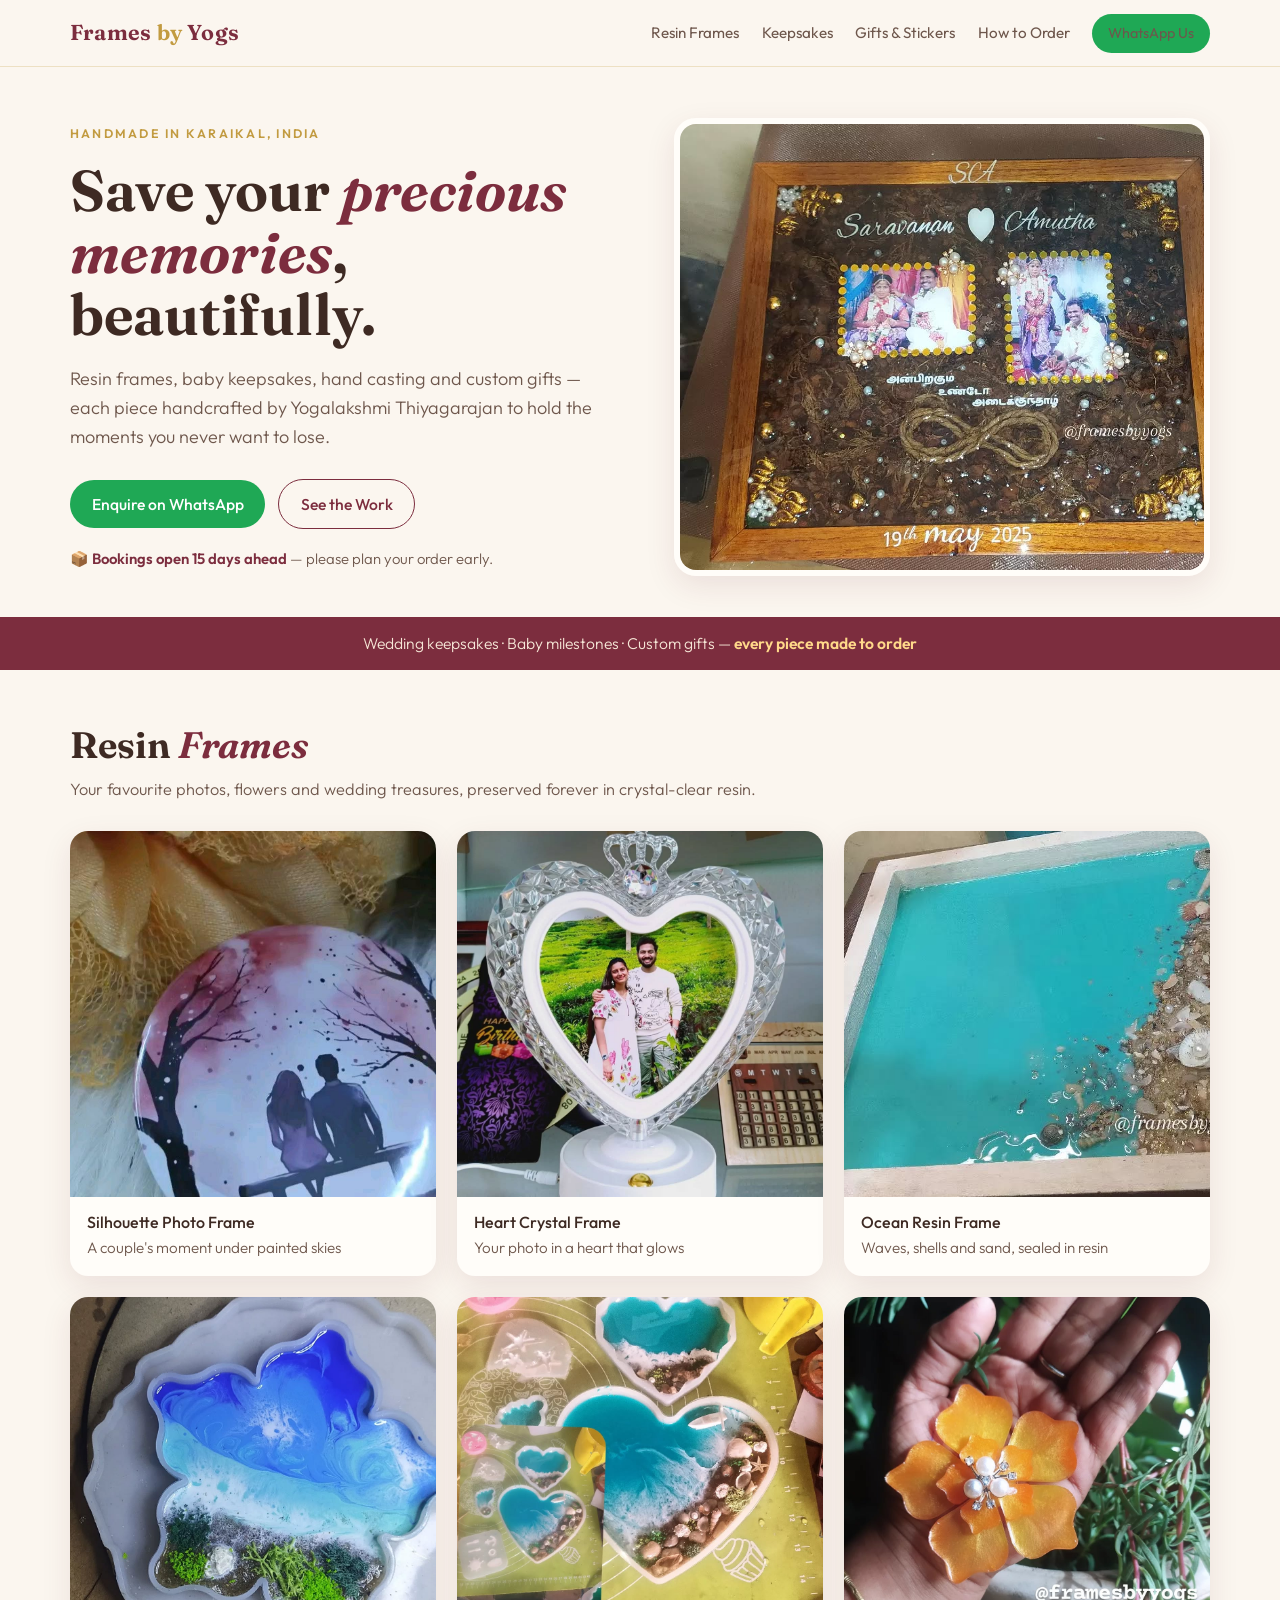
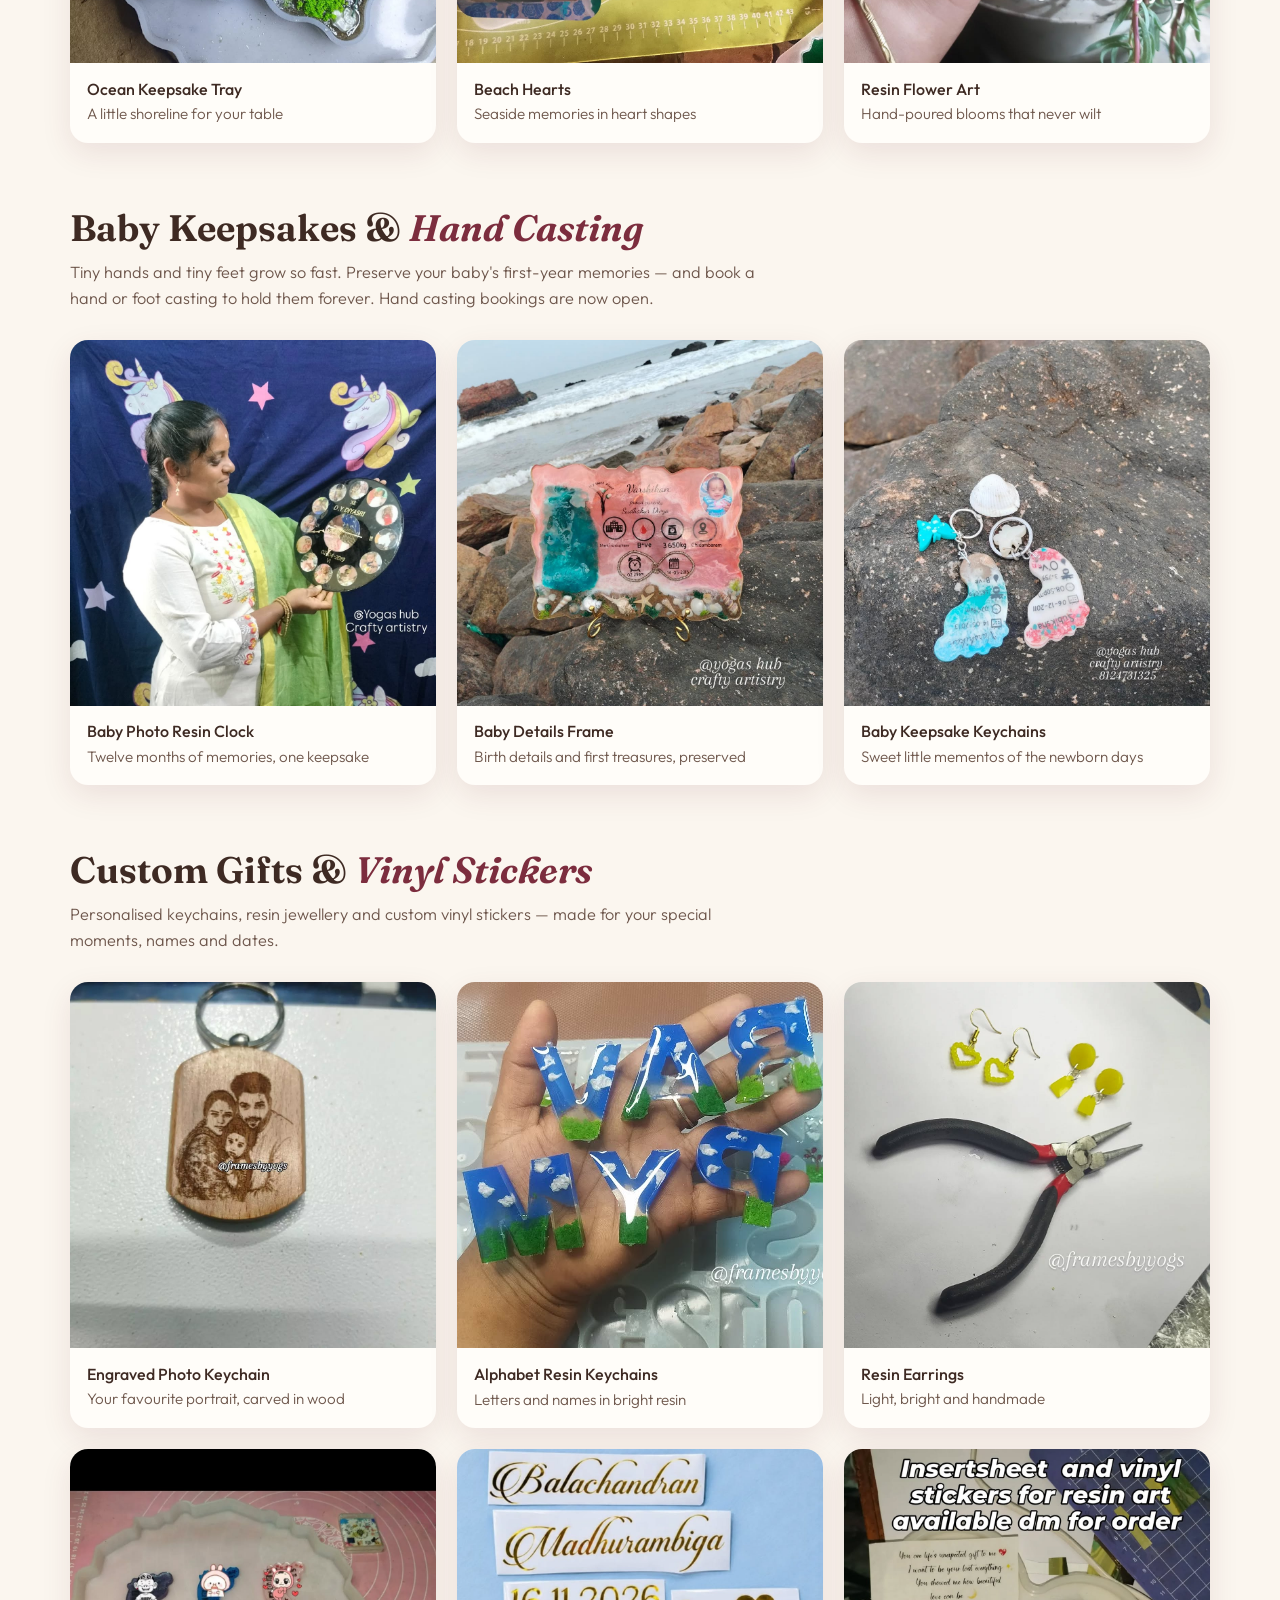
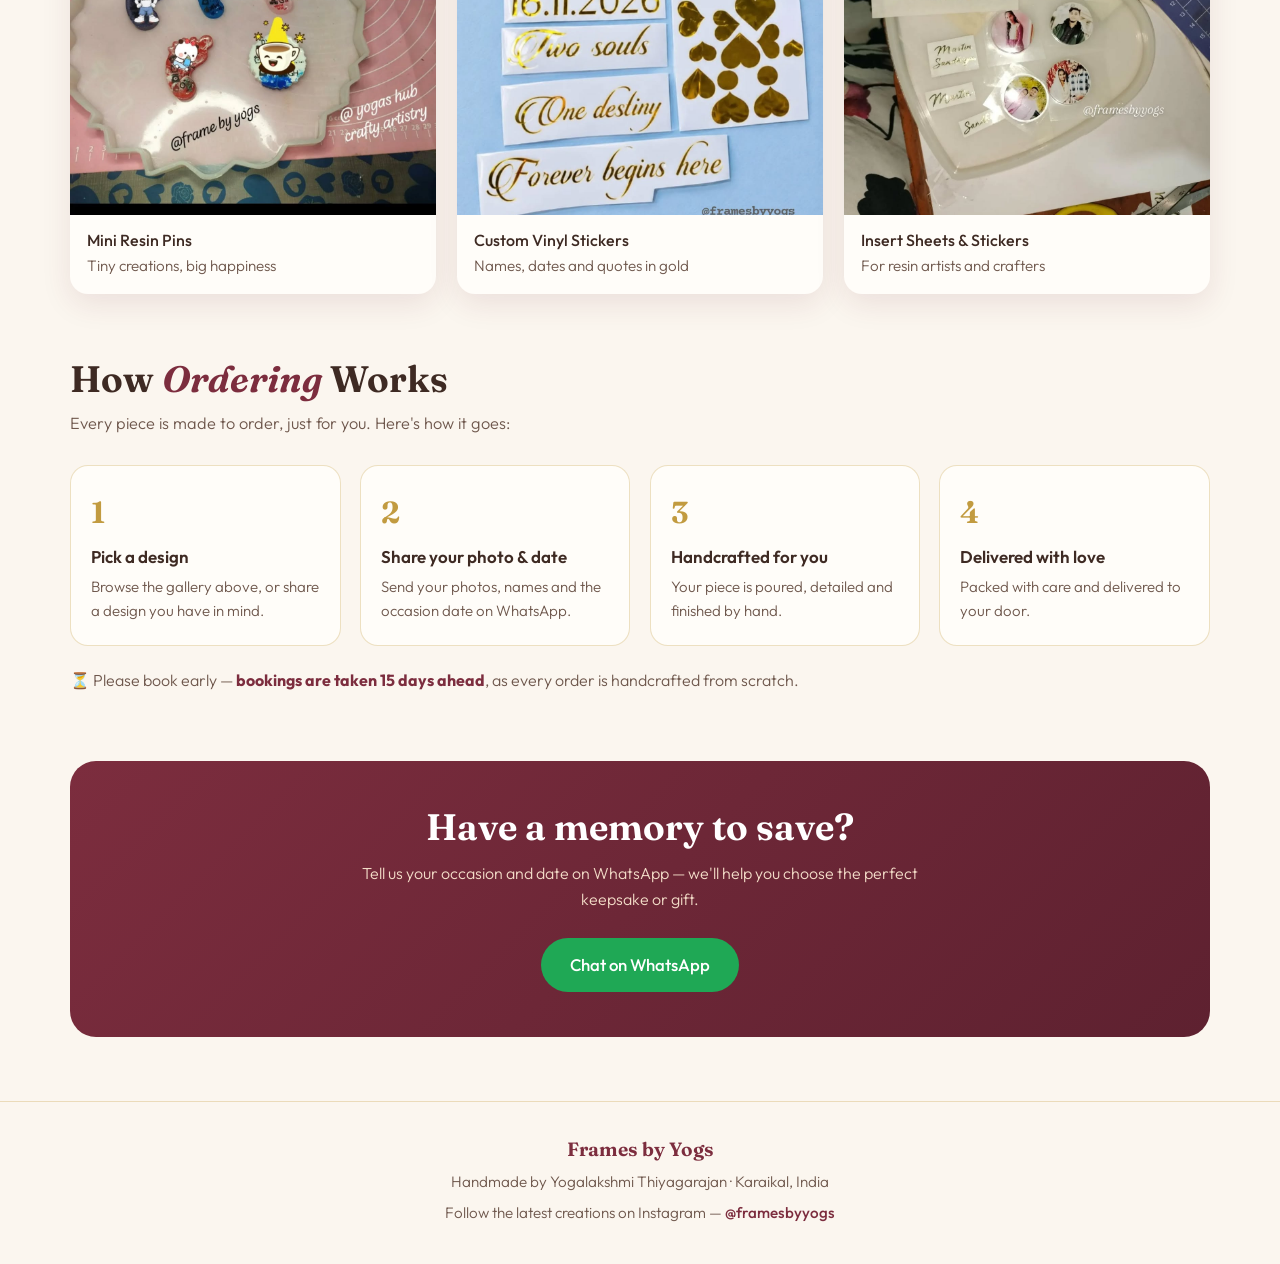
==== index.html @ f21af6bc "Frames by Yogs — homepage sample" ====
<!DOCTYPE html>
<html lang="en">
<head>
<meta charset="UTF-8">
<meta name="viewport" content="width=device-width, initial-scale=1.0">
<title>Frames by Yogs — Resin Frames, Baby Keepsakes & Custom Gifts | Karaikal</title>
<meta name="description" content="Handmade resin frames, baby keepsakes, hand casting and custom gifts by Yogalakshmi Thiyagarajan, Karaikal. Save your precious memories.">
<link rel="preconnect" href="https://fonts.googleapis.com">
<link rel="preconnect" href="https://fonts.gstatic.com" crossorigin>
<link href="https://fonts.googleapis.com/css2?family=Fraunces:ital,opsz,wght@0,9..144,500;0,9..144,650;1,9..144,500&family=Outfit:wght@300;400;500;600&display=swap" rel="stylesheet">
<style>
  :root{
    --cream:#FBF6EF; --paper:#FFFDF9; --ink:#3E2A23; --ink-soft:#6E574C;
    --maroon:#7C2D3E; --maroon-deep:#5E2130; --gold:#C29B40; --blush:#F3E3D3;
    --card-shadow:0 10px 30px rgba(94,33,48,.10);
  }
  *{margin:0;padding:0;box-sizing:border-box}
  html{scroll-behavior:smooth}
  body{font-family:'Outfit',system-ui,sans-serif;background:var(--cream);color:var(--ink);line-height:1.6;font-weight:300}
  img{display:block;max-width:100%}
  a{color:inherit}
  .wrap{width:min(1140px,92vw);margin:0 auto}

  header{position:sticky;top:0;z-index:20;background:rgba(251,246,239,.92);backdrop-filter:blur(8px);border-bottom:1px solid rgba(194,155,64,.25)}
  .nav{display:flex;align-items:center;justify-content:space-between;padding:.85rem 0;gap:1rem}
  .brand{font-family:'Fraunces',serif;font-weight:650;font-size:1.35rem;color:var(--maroon);text-decoration:none;letter-spacing:.01em}
  .brand span{color:var(--gold)}
  .nav-links{display:flex;gap:1.4rem;align-items:center}
  .nav-links a{text-decoration:none;font-size:.95rem;font-weight:400;color:var(--ink-soft)}
  .nav-links a:hover{color:var(--maroon)}
  .btn{display:inline-flex;align-items:center;gap:.5rem;background:var(--maroon);color:#fff;text-decoration:none;font-weight:500;padding:.7rem 1.35rem;border-radius:999px;font-size:.98rem;transition:background .2s,transform .2s;border:none;cursor:pointer}
  .btn:hover{background:var(--maroon-deep);transform:translateY(-1px)}
  .btn.wa{background:#1FA855}
  .btn.wa:hover{background:#178A44}
  .btn.small{padding:.5rem 1rem;font-size:.9rem}
  @media(max-width:640px){.nav-links a:not(.btn){display:none}}

  .hero{padding:3.2rem 0 2.6rem}
  .hero-grid{display:grid;grid-template-columns:1.05fr 1fr;gap:2.6rem;align-items:center}
  @media(max-width:820px){.hero-grid{grid-template-columns:1fr}}
  .eyebrow{text-transform:uppercase;letter-spacing:.18em;font-size:.78rem;font-weight:600;color:var(--gold);margin-bottom:1rem}
  h1{font-family:'Fraunces',serif;font-weight:650;font-size:clamp(2.2rem,5.2vw,3.6rem);line-height:1.08;color:var(--ink)}
  h1 em{font-style:italic;color:var(--maroon)}
  .hero p.lede{margin:1.2rem 0 1.7rem;font-size:1.13rem;color:var(--ink-soft);max-width:34rem}
  .hero-cta{display:flex;gap:.8rem;flex-wrap:wrap;align-items:center}
  .hero-note{margin-top:1.1rem;font-size:.93rem;color:var(--ink-soft)}
  .hero-note strong{color:var(--maroon);font-weight:600}
  .hero-img{border-radius:22px;overflow:hidden;box-shadow:var(--card-shadow);border:6px solid var(--paper)}
  .hero-img img{width:100%;height:100%;object-fit:cover;aspect-ratio:4/3.4}

  .strip{background:var(--maroon);color:#F7E8D8;text-align:center;padding:.85rem 1rem;font-size:.98rem}
  .strip strong{color:#FFD98A;font-weight:600}

  section{padding:3.4rem 0 .6rem}
  .sec-head{max-width:44rem;margin-bottom:1.8rem}
  h2{font-family:'Fraunces',serif;font-weight:650;font-size:clamp(1.7rem,3.4vw,2.3rem);color:var(--ink);line-height:1.15}
  h2 em{font-style:italic;color:var(--maroon)}
  .sec-head p{margin-top:.6rem;color:var(--ink-soft);font-size:1.02rem}

  .grid{display:grid;grid-template-columns:repeat(3,1fr);gap:1.3rem}
  @media(max-width:900px){.grid{grid-template-columns:repeat(2,1fr)}}
  @media(max-width:560px){.grid{grid-template-columns:1fr}}
  figure.card{background:var(--paper);border-radius:18px;overflow:hidden;box-shadow:var(--card-shadow)}
  figure.card img{width:100%;aspect-ratio:1/1;object-fit:cover;transition:transform .5s ease}
  figure.card:hover img{transform:scale(1.04)}
  figcaption{padding:.85rem 1.05rem 1rem;font-size:.95rem;color:var(--ink-soft)}
  figcaption strong{display:block;color:var(--ink);font-weight:500;font-size:1rem}

  .steps{display:grid;grid-template-columns:repeat(4,1fr);gap:1.2rem}
  @media(max-width:900px){.steps{grid-template-columns:repeat(2,1fr)}}
  @media(max-width:520px){.steps{grid-template-columns:1fr}}
  .step{background:var(--paper);border:1px solid rgba(194,155,64,.3);border-radius:18px;padding:1.4rem 1.25rem}
  .step .num{font-family:'Fraunces',serif;font-size:1.9rem;color:var(--gold);font-weight:650}
  .step h3{font-size:1.06rem;font-weight:600;margin:.35rem 0 .3rem}
  .step p{font-size:.94rem;color:var(--ink-soft)}

  .enquiry{margin:3.6rem 0 4rem;background:linear-gradient(135deg,var(--maroon) 0%,var(--maroon-deep) 100%);border-radius:26px;padding:2.8rem 2.2rem;text-align:center;color:#FBEFE3}
  .enquiry h2{color:#fff}
  .enquiry p{max-width:36rem;margin:.8rem auto 1.6rem;color:#F3DCC8}
  .enquiry .btn{background:#1FA855;font-size:1.05rem;padding:.85rem 1.8rem}
  .enquiry .btn:hover{background:#178A44}

  footer{border-top:1px solid rgba(194,155,64,.3);padding:2rem 0 2.4rem;text-align:center;color:var(--ink-soft);font-size:.95rem}
  footer .fbrand{font-family:'Fraunces',serif;font-size:1.2rem;color:var(--maroon);font-weight:650;margin-bottom:.35rem}
  footer a{color:var(--maroon);text-decoration:none;font-weight:500}
</style>
</head>
<body>

<header>
  <div class="wrap nav">
    <a class="brand" href="#">Frames <span>by</span> Yogs</a>
    <nav class="nav-links">
      <a href="#frames">Resin Frames</a>
      <a href="#keepsakes">Keepsakes</a>
      <a href="#gifts">Gifts &amp; Stickers</a>
      <a href="#order">How to Order</a>
      <a class="btn wa small" href="https://wa.me/919488617750?text=Hi%20Frames%20by%20Yogs!%20I%27d%20like%20to%20enquire%20about%20a%20custom%20order." target="_blank" rel="noopener">WhatsApp Us</a>
    </nav>
  </div>
</header>

<div class="hero">
  <div class="wrap hero-grid">
    <div>
      <p class="eyebrow">Handmade in Karaikal, India</p>
      <h1>Save your <em>precious memories</em>, beautifully.</h1>
      <p class="lede">Resin frames, baby keepsakes, hand casting and custom gifts — each piece handcrafted by Yogalakshmi Thiyagarajan to hold the moments you never want to lose.</p>
      <div class="hero-cta">
        <a class="btn wa" href="https://wa.me/919488617750?text=Hi%20Frames%20by%20Yogs!%20I%27d%20like%20to%20enquire%20about%20a%20custom%20order." target="_blank" rel="noopener">Enquire on WhatsApp</a>
        <a class="btn" href="#frames" style="background:transparent;color:var(--maroon);border:1.5px solid var(--maroon)">See the Work</a>
      </div>
      <p class="hero-note">📦 <strong>Bookings open 15 days ahead</strong> — please plan your order early.</p>
    </div>
    <div class="hero-img">
      <img src="assets/hero-wedding-frame.jpg" alt="Framed wedding keepsake with the couple's photos, handcrafted by Frames by Yogs">
    </div>
  </div>
</div>

<div class="strip">Wedding keepsakes · Baby milestones · Custom gifts — <strong>every piece made to order</strong></div>

<section id="frames">
  <div class="wrap">
    <div class="sec-head">
      <h2>Resin <em>Frames</em></h2>
      <p>Your favourite photos, flowers and wedding treasures, preserved forever in crystal-clear resin.</p>
    </div>
    <div class="grid">
      <figure class="card"><img src="assets/frame-couple-silhouette.jpg" alt="Round resin photo frame with a couple silhouette under a tree"><figcaption><strong>Silhouette Photo Frame</strong>A couple's moment under painted skies</figcaption></figure>
      <figure class="card"><img src="assets/frame-heart-crystal.jpg" alt="Heart-shaped crystal photo frame with a couple's photograph"><figcaption><strong>Heart Crystal Frame</strong>Your photo in a heart that glows</figcaption></figure>
      <figure class="card"><img src="assets/frame-ocean-teal.jpg" alt="Teal ocean-themed resin frame with shells and sand"><figcaption><strong>Ocean Resin Frame</strong>Waves, shells and sand, sealed in resin</figcaption></figure>
      <figure class="card"><img src="assets/frame-ocean-tray.jpg" alt="Blue ocean resin tray with a shoreline scene"><figcaption><strong>Ocean Keepsake Tray</strong>A little shoreline for your table</figcaption></figure>
      <figure class="card"><img src="assets/frame-ocean-hearts.jpg" alt="Beach-themed resin hearts with shells"><figcaption><strong>Beach Hearts</strong>Seaside memories in heart shapes</figcaption></figure>
      <figure class="card"><img src="assets/frame-resin-flower.jpg" alt="Hand holding a handmade orange resin flower"><figcaption><strong>Resin Flower Art</strong>Hand-poured blooms that never wilt</figcaption></figure>
    </div>
  </div>
</section>

<section id="keepsakes">
  <div class="wrap">
    <div class="sec-head">
      <h2>Baby Keepsakes &amp; <em>Hand Casting</em></h2>
      <p>Tiny hands and tiny feet grow so fast. Preserve your baby's first-year memories — and book a hand or foot casting to hold them forever. Hand casting bookings are now open.</p>
    </div>
    <div class="grid">
      <figure class="card"><img src="assets/keepsake-baby-clock.jpg" alt="Yogalakshmi holding a baby twelve-month photo resin clock"><figcaption><strong>Baby Photo Resin Clock</strong>Twelve months of memories, one keepsake</figcaption></figure>
      <figure class="card"><img src="assets/keepsake-baby-frame.jpg" alt="Pink baby keepsake frame with birth details"><figcaption><strong>Baby Details Frame</strong>Birth details and first treasures, preserved</figcaption></figure>
      <figure class="card"><img src="assets/keepsake-baby-keychains.jpg" alt="Baby-themed custom keychains in blue and pink"><figcaption><strong>Baby Keepsake Keychains</strong>Sweet little mementos of the newborn days</figcaption></figure>
    </div>
  </div>
</section>

<section id="gifts">
  <div class="wrap">
    <div class="sec-head">
      <h2>Custom Gifts &amp; <em>Vinyl Stickers</em></h2>
      <p>Personalised keychains, resin jewellery and custom vinyl stickers — made for your special moments, names and dates.</p>
    </div>
    <div class="grid">
      <figure class="card"><img src="assets/gift-engraved-keychain.jpg" alt="Wooden keychain engraved with a family portrait"><figcaption><strong>Engraved Photo Keychain</strong>Your favourite portrait, carved in wood</figcaption></figure>
      <figure class="card"><img src="assets/gift-alphabet-keychains.jpg" alt="Colourful resin alphabet letter keychains"><figcaption><strong>Alphabet Resin Keychains</strong>Letters and names in bright resin</figcaption></figure>
      <figure class="card"><img src="assets/gift-resin-earrings.jpg" alt="Yellow resin earrings with jewellery tools"><figcaption><strong>Resin Earrings</strong>Light, bright and handmade</figcaption></figure>
      <figure class="card"><img src="assets/gift-mini-pins.jpg" alt="Small cute resin character pins on a plate"><figcaption><strong>Mini Resin Pins</strong>Tiny creations, big happiness</figcaption></figure>
      <figure class="card"><img src="assets/sticker-gold-names.jpg" alt="Gold vinyl stickers with names, a wedding date and love quotes"><figcaption><strong>Custom Vinyl Stickers</strong>Names, dates and quotes in gold</figcaption></figure>
      <figure class="card"><img src="assets/sticker-insert-sheets.jpg" alt="Heart-shaped tray with photo inserts and vinyl sticker sheets"><figcaption><strong>Insert Sheets &amp; Stickers</strong>For resin artists and crafters</figcaption></figure>
    </div>
  </div>
</section>

<section id="order">
  <div class="wrap">
    <div class="sec-head">
      <h2>How <em>Ordering</em> Works</h2>
      <p>Every piece is made to order, just for you. Here's how it goes:</p>
    </div>
    <div class="steps">
      <div class="step"><div class="num">1</div><h3>Pick a design</h3><p>Browse the gallery above, or share a design you have in mind.</p></div>
      <div class="step"><div class="num">2</div><h3>Share your photo &amp; date</h3><p>Send your photos, names and the occasion date on WhatsApp.</p></div>
      <div class="step"><div class="num">3</div><h3>Handcrafted for you</h3><p>Your piece is poured, detailed and finished by hand.</p></div>
      <div class="step"><div class="num">4</div><h3>Delivered with love</h3><p>Packed with care and delivered to your door.</p></div>
    </div>
    <p style="margin-top:1.4rem;color:var(--ink-soft)">⏳ Please book early — <strong style="color:var(--maroon)">bookings are taken 15 days ahead</strong>, as every order is handcrafted from scratch.</p>
  </div>
</section>

<div class="wrap">
  <div class="enquiry">
    <h2>Have a memory to save?</h2>
    <p>Tell us your occasion and date on WhatsApp — we'll help you choose the perfect keepsake or gift.</p>
    <a class="btn wa" href="https://wa.me/919488617750?text=Hi%20Frames%20by%20Yogs!%20I%27d%20like%20to%20enquire%20about%20a%20custom%20order." target="_blank" rel="noopener">Chat on WhatsApp</a>
  </div>
</div>

<footer>
  <div class="wrap">
    <div class="fbrand">Frames by Yogs</div>
    <p>Handmade by Yogalakshmi Thiyagarajan · Karaikal, India</p>
    <p style="margin-top:.4rem">Follow the latest creations on Instagram — <a href="https://www.instagram.com/framesbyyogs" target="_blank" rel="noopener">@framesbyyogs</a></p>
  </div>
</footer>

</body>
</html>
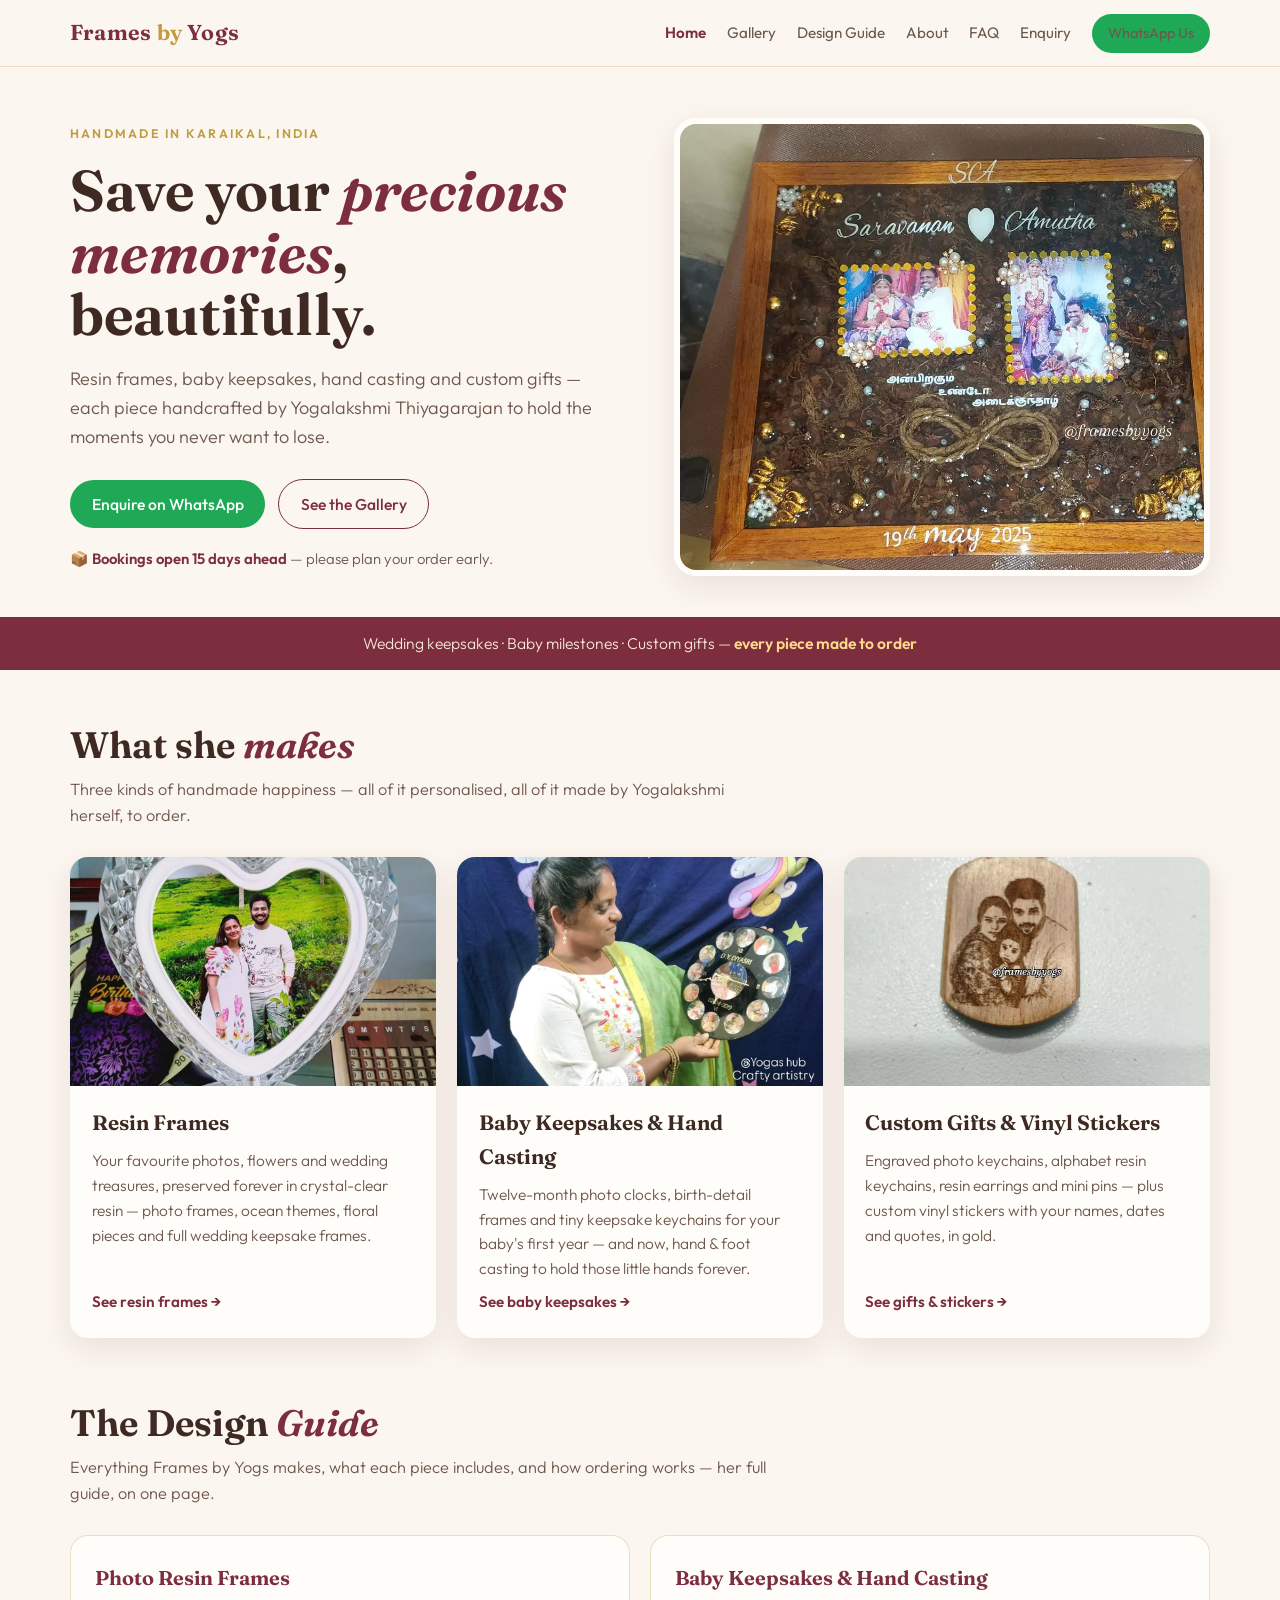
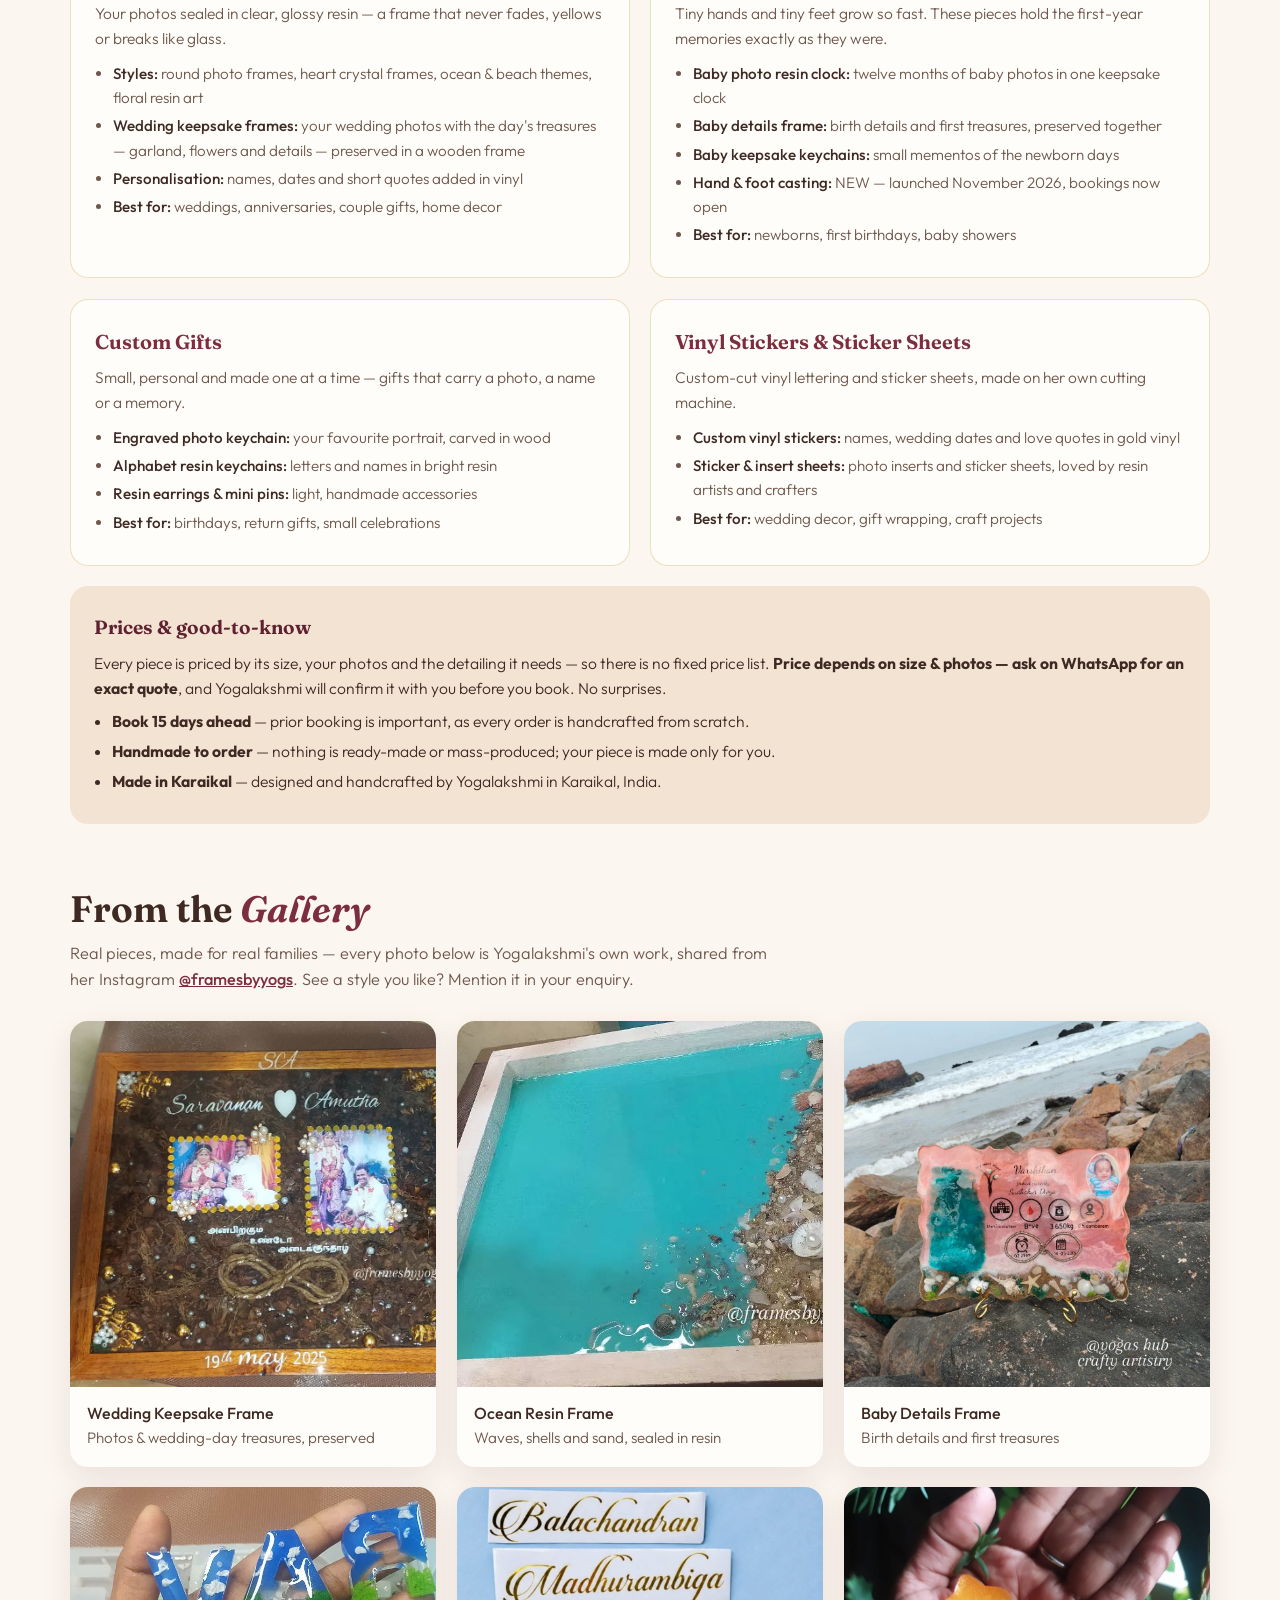
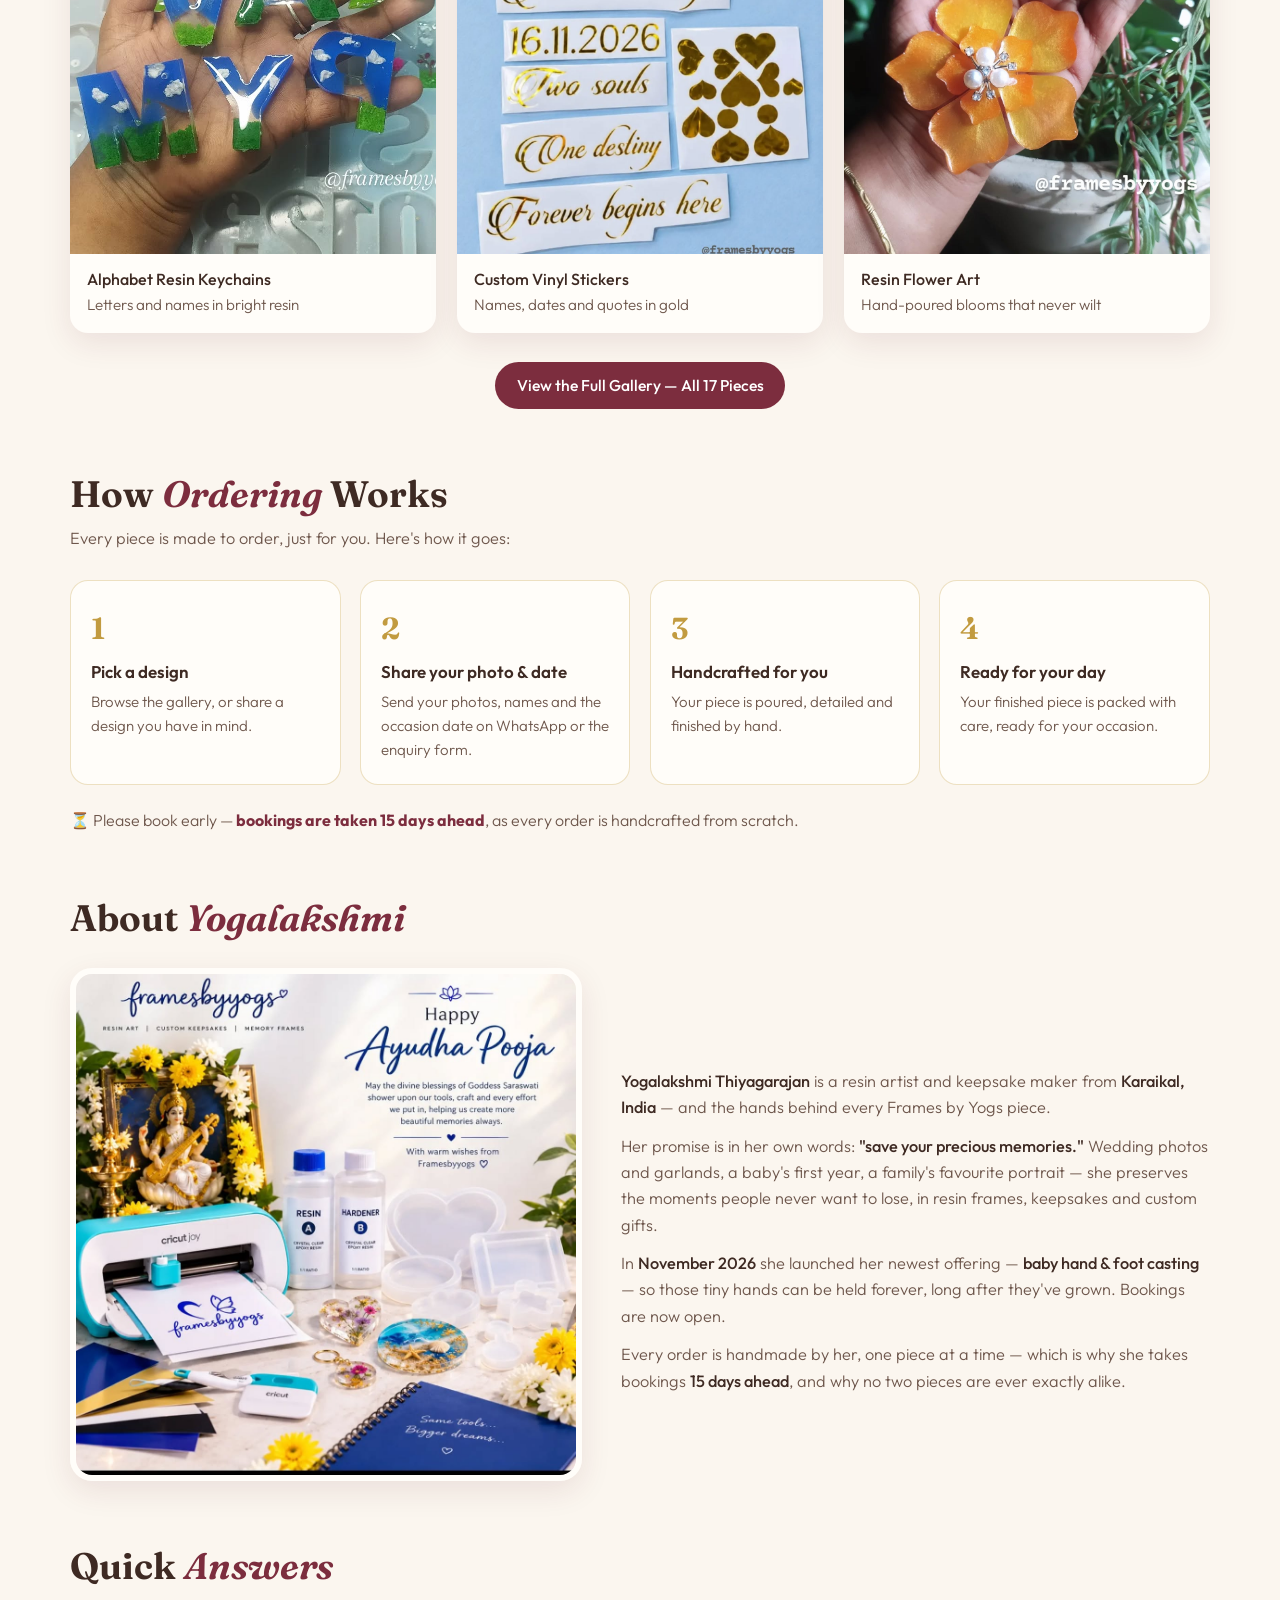
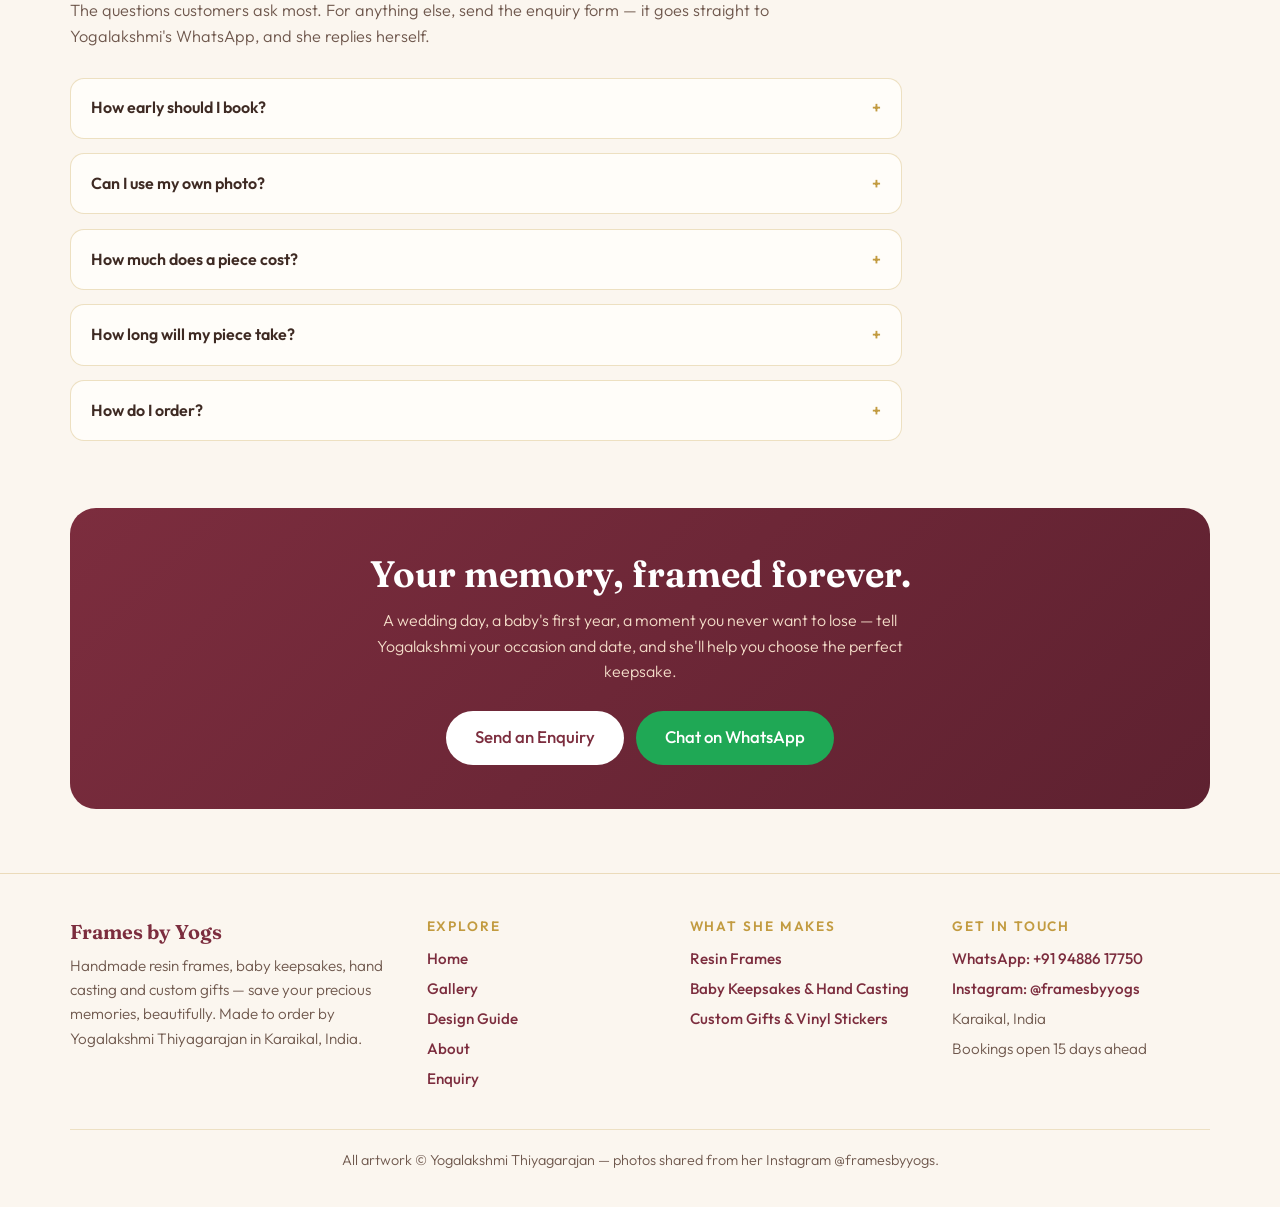
==== commit f5aaf64e: "v2: Deepika-depth upgrade — full gallery page (17 pieces, lightbox), design guide, about, FAQ, enqui" ====
--- a/index.html
+++ b/index.html
@@ -8,93 +8,20 @@
 <link rel="preconnect" href="https://fonts.googleapis.com">
 <link rel="preconnect" href="https://fonts.gstatic.com" crossorigin>
 <link href="https://fonts.googleapis.com/css2?family=Fraunces:ital,opsz,wght@0,9..144,500;0,9..144,650;1,9..144,500&family=Outfit:wght@300;400;500;600&display=swap" rel="stylesheet">
-<style>
-  :root{
-    --cream:#FBF6EF; --paper:#FFFDF9; --ink:#3E2A23; --ink-soft:#6E574C;
-    --maroon:#7C2D3E; --maroon-deep:#5E2130; --gold:#C29B40; --blush:#F3E3D3;
-    --card-shadow:0 10px 30px rgba(94,33,48,.10);
-  }
-  *{margin:0;padding:0;box-sizing:border-box}
-  html{scroll-behavior:smooth}
-  body{font-family:'Outfit',system-ui,sans-serif;background:var(--cream);color:var(--ink);line-height:1.6;font-weight:300}
-  img{display:block;max-width:100%}
-  a{color:inherit}
-  .wrap{width:min(1140px,92vw);margin:0 auto}
-
-  header{position:sticky;top:0;z-index:20;background:rgba(251,246,239,.92);backdrop-filter:blur(8px);border-bottom:1px solid rgba(194,155,64,.25)}
-  .nav{display:flex;align-items:center;justify-content:space-between;padding:.85rem 0;gap:1rem}
-  .brand{font-family:'Fraunces',serif;font-weight:650;font-size:1.35rem;color:var(--maroon);text-decoration:none;letter-spacing:.01em}
-  .brand span{color:var(--gold)}
-  .nav-links{display:flex;gap:1.4rem;align-items:center}
-  .nav-links a{text-decoration:none;font-size:.95rem;font-weight:400;color:var(--ink-soft)}
-  .nav-links a:hover{color:var(--maroon)}
-  .btn{display:inline-flex;align-items:center;gap:.5rem;background:var(--maroon);color:#fff;text-decoration:none;font-weight:500;padding:.7rem 1.35rem;border-radius:999px;font-size:.98rem;transition:background .2s,transform .2s;border:none;cursor:pointer}
-  .btn:hover{background:var(--maroon-deep);transform:translateY(-1px)}
-  .btn.wa{background:#1FA855}
-  .btn.wa:hover{background:#178A44}
-  .btn.small{padding:.5rem 1rem;font-size:.9rem}
-  @media(max-width:640px){.nav-links a:not(.btn){display:none}}
-
-  .hero{padding:3.2rem 0 2.6rem}
-  .hero-grid{display:grid;grid-template-columns:1.05fr 1fr;gap:2.6rem;align-items:center}
-  @media(max-width:820px){.hero-grid{grid-template-columns:1fr}}
-  .eyebrow{text-transform:uppercase;letter-spacing:.18em;font-size:.78rem;font-weight:600;color:var(--gold);margin-bottom:1rem}
-  h1{font-family:'Fraunces',serif;font-weight:650;font-size:clamp(2.2rem,5.2vw,3.6rem);line-height:1.08;color:var(--ink)}
-  h1 em{font-style:italic;color:var(--maroon)}
-  .hero p.lede{margin:1.2rem 0 1.7rem;font-size:1.13rem;color:var(--ink-soft);max-width:34rem}
-  .hero-cta{display:flex;gap:.8rem;flex-wrap:wrap;align-items:center}
-  .hero-note{margin-top:1.1rem;font-size:.93rem;color:var(--ink-soft)}
-  .hero-note strong{color:var(--maroon);font-weight:600}
-  .hero-img{border-radius:22px;overflow:hidden;box-shadow:var(--card-shadow);border:6px solid var(--paper)}
-  .hero-img img{width:100%;height:100%;object-fit:cover;aspect-ratio:4/3.4}
-
-  .strip{background:var(--maroon);color:#F7E8D8;text-align:center;padding:.85rem 1rem;font-size:.98rem}
-  .strip strong{color:#FFD98A;font-weight:600}
-
-  section{padding:3.4rem 0 .6rem}
-  .sec-head{max-width:44rem;margin-bottom:1.8rem}
-  h2{font-family:'Fraunces',serif;font-weight:650;font-size:clamp(1.7rem,3.4vw,2.3rem);color:var(--ink);line-height:1.15}
-  h2 em{font-style:italic;color:var(--maroon)}
-  .sec-head p{margin-top:.6rem;color:var(--ink-soft);font-size:1.02rem}
-
-  .grid{display:grid;grid-template-columns:repeat(3,1fr);gap:1.3rem}
-  @media(max-width:900px){.grid{grid-template-columns:repeat(2,1fr)}}
-  @media(max-width:560px){.grid{grid-template-columns:1fr}}
-  figure.card{background:var(--paper);border-radius:18px;overflow:hidden;box-shadow:var(--card-shadow)}
-  figure.card img{width:100%;aspect-ratio:1/1;object-fit:cover;transition:transform .5s ease}
-  figure.card:hover img{transform:scale(1.04)}
-  figcaption{padding:.85rem 1.05rem 1rem;font-size:.95rem;color:var(--ink-soft)}
-  figcaption strong{display:block;color:var(--ink);font-weight:500;font-size:1rem}
-
-  .steps{display:grid;grid-template-columns:repeat(4,1fr);gap:1.2rem}
-  @media(max-width:900px){.steps{grid-template-columns:repeat(2,1fr)}}
-  @media(max-width:520px){.steps{grid-template-columns:1fr}}
-  .step{background:var(--paper);border:1px solid rgba(194,155,64,.3);border-radius:18px;padding:1.4rem 1.25rem}
-  .step .num{font-family:'Fraunces',serif;font-size:1.9rem;color:var(--gold);font-weight:650}
-  .step h3{font-size:1.06rem;font-weight:600;margin:.35rem 0 .3rem}
-  .step p{font-size:.94rem;color:var(--ink-soft)}
-
-  .enquiry{margin:3.6rem 0 4rem;background:linear-gradient(135deg,var(--maroon) 0%,var(--maroon-deep) 100%);border-radius:26px;padding:2.8rem 2.2rem;text-align:center;color:#FBEFE3}
-  .enquiry h2{color:#fff}
-  .enquiry p{max-width:36rem;margin:.8rem auto 1.6rem;color:#F3DCC8}
-  .enquiry .btn{background:#1FA855;font-size:1.05rem;padding:.85rem 1.8rem}
-  .enquiry .btn:hover{background:#178A44}
-
-  footer{border-top:1px solid rgba(194,155,64,.3);padding:2rem 0 2.4rem;text-align:center;color:var(--ink-soft);font-size:.95rem}
-  footer .fbrand{font-family:'Fraunces',serif;font-size:1.2rem;color:var(--maroon);font-weight:650;margin-bottom:.35rem}
-  footer a{color:var(--maroon);text-decoration:none;font-weight:500}
-</style>
+<link rel="stylesheet" href="style.css">
 </head>
 <body>
 
 <header>
   <div class="wrap nav">
-    <a class="brand" href="#">Frames <span>by</span> Yogs</a>
+    <a class="brand" href="index.html">Frames <span>by</span> Yogs</a>
     <nav class="nav-links">
-      <a href="#frames">Resin Frames</a>
-      <a href="#keepsakes">Keepsakes</a>
-      <a href="#gifts">Gifts &amp; Stickers</a>
-      <a href="#order">How to Order</a>
+      <a href="index.html" class="active">Home</a>
+      <a href="gallery.html">Gallery</a>
+      <a href="#guide" class="opt">Design Guide</a>
+      <a href="#about" class="opt">About</a>
+      <a href="#faq" class="opt">FAQ</a>
+      <a href="enquiry.html">Enquiry</a>
       <a class="btn wa small" href="https://wa.me/919488617750?text=Hi%20Frames%20by%20Yogs!%20I%27d%20like%20to%20enquire%20about%20a%20custom%20order." target="_blank" rel="noopener">WhatsApp Us</a>
     </nav>
   </div>
@@ -108,62 +35,129 @@
       <p class="lede">Resin frames, baby keepsakes, hand casting and custom gifts — each piece handcrafted by Yogalakshmi Thiyagarajan to hold the moments you never want to lose.</p>
       <div class="hero-cta">
         <a class="btn wa" href="https://wa.me/919488617750?text=Hi%20Frames%20by%20Yogs!%20I%27d%20like%20to%20enquire%20about%20a%20custom%20order." target="_blank" rel="noopener">Enquire on WhatsApp</a>
-        <a class="btn" href="#frames" style="background:transparent;color:var(--maroon);border:1.5px solid var(--maroon)">See the Work</a>
+        <a class="btn ghost" href="gallery.html">See the Gallery</a>
       </div>
       <p class="hero-note">📦 <strong>Bookings open 15 days ahead</strong> — please plan your order early.</p>
     </div>
     <div class="hero-img">
-      <img src="assets/hero-wedding-frame.jpg" alt="Framed wedding keepsake with the couple's photos, handcrafted by Frames by Yogs">
+      <img src="assets/hero-wedding-frame.jpg" alt="Framed wedding keepsake with the couple's photos and wedding-day treasures, handcrafted by Frames by Yogs">
     </div>
   </div>
 </div>
 
 <div class="strip">Wedding keepsakes · Baby milestones · Custom gifts — <strong>every piece made to order</strong></div>
 
-<section id="frames">
-  <div class="wrap">
-    <div class="sec-head">
-      <h2>Resin <em>Frames</em></h2>
-      <p>Your favourite photos, flowers and wedding treasures, preserved forever in crystal-clear resin.</p>
+<section id="makes">
+  <div class="wrap">
+    <div class="sec-head">
+      <h2>What she <em>makes</em></h2>
+      <p>Three kinds of handmade happiness — all of it personalised, all of it made by Yogalakshmi herself, to order.</p>
+    </div>
+    <div class="svc">
+      <article class="svc-card">
+        <img src="assets/frame-heart-crystal.jpg" alt="Heart-shaped crystal resin photo frame">
+        <div class="svc-body">
+          <h3>Resin Frames</h3>
+          <p>Your favourite photos, flowers and wedding treasures, preserved forever in crystal-clear resin — photo frames, ocean themes, floral pieces and full wedding keepsake frames.</p>
+          <a href="gallery.html#frames">See resin frames →</a>
+        </div>
+      </article>
+      <article class="svc-card">
+        <img src="assets/keepsake-baby-clock.jpg" alt="Baby twelve-month photo resin clock keepsake">
+        <div class="svc-body">
+          <h3>Baby Keepsakes &amp; Hand Casting</h3>
+          <p>Twelve-month photo clocks, birth-detail frames and tiny keepsake keychains for your baby's first year — and now, hand &amp; foot casting to hold those little hands forever.</p>
+          <a href="gallery.html#keepsakes">See baby keepsakes →</a>
+        </div>
+      </article>
+      <article class="svc-card">
+        <img src="assets/gift-engraved-keychain.jpg" alt="Wooden keychain engraved with a family portrait">
+        <div class="svc-body">
+          <h3>Custom Gifts &amp; Vinyl Stickers</h3>
+          <p>Engraved photo keychains, alphabet resin keychains, resin earrings and mini pins — plus custom vinyl stickers with your names, dates and quotes, in gold.</p>
+          <a href="gallery.html#gifts">See gifts &amp; stickers →</a>
+        </div>
+      </article>
+    </div>
+  </div>
+</section>
+
+<section id="guide">
+  <div class="wrap">
+    <div class="sec-head">
+      <h2>The Design <em>Guide</em></h2>
+      <p>Everything Frames by Yogs makes, what each piece includes, and how ordering works — her full guide, on one page.</p>
+    </div>
+    <div class="guide-grid">
+      <div class="guide-card">
+        <h3>Photo Resin Frames</h3>
+        <p>Your photos sealed in clear, glossy resin — a frame that never fades, yellows or breaks like glass.</p>
+        <ul>
+          <li><strong>Styles:</strong> round photo frames, heart crystal frames, ocean &amp; beach themes, floral resin art</li>
+          <li><strong>Wedding keepsake frames:</strong> your wedding photos with the day's treasures — garland, flowers and details — preserved in a wooden frame</li>
+          <li><strong>Personalisation:</strong> names, dates and short quotes added in vinyl</li>
+          <li><strong>Best for:</strong> weddings, anniversaries, couple gifts, home decor</li>
+        </ul>
+      </div>
+      <div class="guide-card">
+        <h3>Baby Keepsakes &amp; Hand Casting</h3>
+        <p>Tiny hands and tiny feet grow so fast. These pieces hold the first-year memories exactly as they were.</p>
+        <ul>
+          <li><strong>Baby photo resin clock:</strong> twelve months of baby photos in one keepsake clock</li>
+          <li><strong>Baby details frame:</strong> birth details and first treasures, preserved together</li>
+          <li><strong>Baby keepsake keychains:</strong> small mementos of the newborn days</li>
+          <li><strong>Hand &amp; foot casting:</strong> NEW — launched November 2026, bookings now open</li>
+          <li><strong>Best for:</strong> newborns, first birthdays, baby showers</li>
+        </ul>
+      </div>
+      <div class="guide-card">
+        <h3>Custom Gifts</h3>
+        <p>Small, personal and made one at a time — gifts that carry a photo, a name or a memory.</p>
+        <ul>
+          <li><strong>Engraved photo keychain:</strong> your favourite portrait, carved in wood</li>
+          <li><strong>Alphabet resin keychains:</strong> letters and names in bright resin</li>
+          <li><strong>Resin earrings &amp; mini pins:</strong> light, handmade accessories</li>
+          <li><strong>Best for:</strong> birthdays, return gifts, small celebrations</li>
+        </ul>
+      </div>
+      <div class="guide-card">
+        <h3>Vinyl Stickers &amp; Sticker Sheets</h3>
+        <p>Custom-cut vinyl lettering and sticker sheets, made on her own cutting machine.</p>
+        <ul>
+          <li><strong>Custom vinyl stickers:</strong> names, wedding dates and love quotes in gold vinyl</li>
+          <li><strong>Sticker &amp; insert sheets:</strong> photo inserts and sticker sheets, loved by resin artists and crafters</li>
+          <li><strong>Best for:</strong> wedding decor, gift wrapping, craft projects</li>
+        </ul>
+      </div>
+    </div>
+    <div class="panel">
+      <h3>Prices &amp; good-to-know</h3>
+      <p>Every piece is priced by its size, your photos and the detailing it needs — so there is no fixed price list. <strong>Price depends on size &amp; photos — ask on WhatsApp for an exact quote</strong>, and Yogalakshmi will confirm it with you before you book. No surprises.</p>
+      <ul>
+        <li><strong>Book 15 days ahead</strong> — prior booking is important, as every order is handcrafted from scratch.</li>
+        <li><strong>Handmade to order</strong> — nothing is ready-made or mass-produced; your piece is made only for you.</li>
+        <li><strong>Made in Karaikal</strong> — designed and handcrafted by Yogalakshmi in Karaikal, India.</li>
+      </ul>
+    </div>
+  </div>
+</section>
+
+<section id="preview">
+  <div class="wrap">
+    <div class="sec-head">
+      <h2>From the <em>Gallery</em></h2>
+      <p>Real pieces, made for real families — every photo below is Yogalakshmi's own work, shared from her Instagram <a href="https://www.instagram.com/framesbyyogs" target="_blank" rel="noopener" style="color:var(--maroon);font-weight:500">@framesbyyogs</a>. See a style you like? Mention it in your enquiry.</p>
     </div>
     <div class="grid">
-      <figure class="card"><img src="assets/frame-couple-silhouette.jpg" alt="Round resin photo frame with a couple silhouette under a tree"><figcaption><strong>Silhouette Photo Frame</strong>A couple's moment under painted skies</figcaption></figure>
-      <figure class="card"><img src="assets/frame-heart-crystal.jpg" alt="Heart-shaped crystal photo frame with a couple's photograph"><figcaption><strong>Heart Crystal Frame</strong>Your photo in a heart that glows</figcaption></figure>
+      <figure class="card"><img src="assets/hero-wedding-frame.jpg" alt="Wedding keepsake frame with the couple's photos and wedding treasures"><figcaption><strong>Wedding Keepsake Frame</strong>Photos &amp; wedding-day treasures, preserved</figcaption></figure>
       <figure class="card"><img src="assets/frame-ocean-teal.jpg" alt="Teal ocean-themed resin frame with shells and sand"><figcaption><strong>Ocean Resin Frame</strong>Waves, shells and sand, sealed in resin</figcaption></figure>
-      <figure class="card"><img src="assets/frame-ocean-tray.jpg" alt="Blue ocean resin tray with a shoreline scene"><figcaption><strong>Ocean Keepsake Tray</strong>A little shoreline for your table</figcaption></figure>
-      <figure class="card"><img src="assets/frame-ocean-hearts.jpg" alt="Beach-themed resin hearts with shells"><figcaption><strong>Beach Hearts</strong>Seaside memories in heart shapes</figcaption></figure>
+      <figure class="card"><img src="assets/keepsake-baby-frame.jpg" alt="Pink baby keepsake frame with birth details"><figcaption><strong>Baby Details Frame</strong>Birth details and first treasures</figcaption></figure>
+      <figure class="card"><img src="assets/gift-alphabet-keychains.jpg" alt="Colourful resin alphabet letter keychains"><figcaption><strong>Alphabet Resin Keychains</strong>Letters and names in bright resin</figcaption></figure>
+      <figure class="card"><img src="assets/sticker-gold-names.jpg" alt="Gold vinyl stickers with names, a wedding date and love quotes"><figcaption><strong>Custom Vinyl Stickers</strong>Names, dates and quotes in gold</figcaption></figure>
       <figure class="card"><img src="assets/frame-resin-flower.jpg" alt="Hand holding a handmade orange resin flower"><figcaption><strong>Resin Flower Art</strong>Hand-poured blooms that never wilt</figcaption></figure>
     </div>
-  </div>
-</section>
-
-<section id="keepsakes">
-  <div class="wrap">
-    <div class="sec-head">
-      <h2>Baby Keepsakes &amp; <em>Hand Casting</em></h2>
-      <p>Tiny hands and tiny feet grow so fast. Preserve your baby's first-year memories — and book a hand or foot casting to hold them forever. Hand casting bookings are now open.</p>
-    </div>
-    <div class="grid">
-      <figure class="card"><img src="assets/keepsake-baby-clock.jpg" alt="Yogalakshmi holding a baby twelve-month photo resin clock"><figcaption><strong>Baby Photo Resin Clock</strong>Twelve months of memories, one keepsake</figcaption></figure>
-      <figure class="card"><img src="assets/keepsake-baby-frame.jpg" alt="Pink baby keepsake frame with birth details"><figcaption><strong>Baby Details Frame</strong>Birth details and first treasures, preserved</figcaption></figure>
-      <figure class="card"><img src="assets/keepsake-baby-keychains.jpg" alt="Baby-themed custom keychains in blue and pink"><figcaption><strong>Baby Keepsake Keychains</strong>Sweet little mementos of the newborn days</figcaption></figure>
-    </div>
-  </div>
-</section>
-
-<section id="gifts">
-  <div class="wrap">
-    <div class="sec-head">
-      <h2>Custom Gifts &amp; <em>Vinyl Stickers</em></h2>
-      <p>Personalised keychains, resin jewellery and custom vinyl stickers — made for your special moments, names and dates.</p>
-    </div>
-    <div class="grid">
-      <figure class="card"><img src="assets/gift-engraved-keychain.jpg" alt="Wooden keychain engraved with a family portrait"><figcaption><strong>Engraved Photo Keychain</strong>Your favourite portrait, carved in wood</figcaption></figure>
-      <figure class="card"><img src="assets/gift-alphabet-keychains.jpg" alt="Colourful resin alphabet letter keychains"><figcaption><strong>Alphabet Resin Keychains</strong>Letters and names in bright resin</figcaption></figure>
-      <figure class="card"><img src="assets/gift-resin-earrings.jpg" alt="Yellow resin earrings with jewellery tools"><figcaption><strong>Resin Earrings</strong>Light, bright and handmade</figcaption></figure>
-      <figure class="card"><img src="assets/gift-mini-pins.jpg" alt="Small cute resin character pins on a plate"><figcaption><strong>Mini Resin Pins</strong>Tiny creations, big happiness</figcaption></figure>
-      <figure class="card"><img src="assets/sticker-gold-names.jpg" alt="Gold vinyl stickers with names, a wedding date and love quotes"><figcaption><strong>Custom Vinyl Stickers</strong>Names, dates and quotes in gold</figcaption></figure>
-      <figure class="card"><img src="assets/sticker-insert-sheets.jpg" alt="Heart-shaped tray with photo inserts and vinyl sticker sheets"><figcaption><strong>Insert Sheets &amp; Stickers</strong>For resin artists and crafters</figcaption></figure>
+    <div class="center-cta">
+      <a class="btn" href="gallery.html">View the Full Gallery — All 17 Pieces</a>
     </div>
   </div>
 </section>
@@ -175,28 +169,114 @@
       <p>Every piece is made to order, just for you. Here's how it goes:</p>
     </div>
     <div class="steps">
-      <div class="step"><div class="num">1</div><h3>Pick a design</h3><p>Browse the gallery above, or share a design you have in mind.</p></div>
-      <div class="step"><div class="num">2</div><h3>Share your photo &amp; date</h3><p>Send your photos, names and the occasion date on WhatsApp.</p></div>
+      <div class="step"><div class="num">1</div><h3>Pick a design</h3><p>Browse the gallery, or share a design you have in mind.</p></div>
+      <div class="step"><div class="num">2</div><h3>Share your photo &amp; date</h3><p>Send your photos, names and the occasion date on WhatsApp or the enquiry form.</p></div>
       <div class="step"><div class="num">3</div><h3>Handcrafted for you</h3><p>Your piece is poured, detailed and finished by hand.</p></div>
-      <div class="step"><div class="num">4</div><h3>Delivered with love</h3><p>Packed with care and delivered to your door.</p></div>
+      <div class="step"><div class="num">4</div><h3>Ready for your day</h3><p>Your finished piece is packed with care, ready for your occasion.</p></div>
     </div>
     <p style="margin-top:1.4rem;color:var(--ink-soft)">⏳ Please book early — <strong style="color:var(--maroon)">bookings are taken 15 days ahead</strong>, as every order is handcrafted from scratch.</p>
+  </div>
+</section>
+
+<section id="about">
+  <div class="wrap">
+    <div class="sec-head">
+      <h2>About <em>Yogalakshmi</em></h2>
+    </div>
+    <div class="about-grid">
+      <div class="about-img">
+        <img src="assets/sticker-worktable.jpg" alt="Yogalakshmi's worktable — her vinyl cutter, resin, moulds and tools with an Ayudha Pooja blessing">
+      </div>
+      <div class="about-txt">
+        <p><strong>Yogalakshmi Thiyagarajan</strong> is a resin artist and keepsake maker from <strong>Karaikal, India</strong> — and the hands behind every Frames by Yogs piece.</p>
+        <p>Her promise is in her own words: <strong>"save your precious memories."</strong> Wedding photos and garlands, a baby's first year, a family's favourite portrait — she preserves the moments people never want to lose, in resin frames, keepsakes and custom gifts.</p>
+        <p>In <strong>November 2026</strong> she launched her newest offering — <strong>baby hand &amp; foot casting</strong> — so those tiny hands can be held forever, long after they've grown. Bookings are now open.</p>
+        <p>Every order is handmade by her, one piece at a time — which is why she takes bookings <strong>15 days ahead</strong>, and why no two pieces are ever exactly alike.</p>
+      </div>
+    </div>
+  </div>
+</section>
+
+<section id="faq">
+  <div class="wrap">
+    <div class="sec-head">
+      <h2>Quick <em>Answers</em></h2>
+      <p>The questions customers ask most. For anything else, send the enquiry form — it goes straight to Yogalakshmi's WhatsApp, and she replies herself.</p>
+    </div>
+    <div class="faq-list">
+      <details class="faq-item">
+        <summary>How early should I book?</summary>
+        <p>At least <strong>15 days ahead</strong> of your date. Every piece is handcrafted from scratch, so prior booking is important — the earlier you book, the more relaxed the making can be.</p>
+      </details>
+      <details class="faq-item">
+        <summary>Can I use my own photo?</summary>
+        <p>Yes — that's exactly what the frames and keepsakes are made from. Send your favourite photo on WhatsApp or through the enquiry form, and it will be preserved in your piece.</p>
+      </details>
+      <details class="faq-item">
+        <summary>How much does a piece cost?</summary>
+        <p>Price depends on the size, your photos and the detailing the design needs, so there is no fixed price list. Share your idea on WhatsApp and Yogalakshmi will give you an <strong>exact quote</strong> before you confirm anything.</p>
+      </details>
+      <details class="faq-item">
+        <summary>How long will my piece take?</summary>
+        <p>Each order is poured, detailed and finished by hand, one at a time. That's why bookings are taken <strong>15 days ahead</strong> — book at least 15 days before your occasion and your piece will be ready for your day.</p>
+      </details>
+      <details class="faq-item">
+        <summary>How do I order?</summary>
+        <p>Fill in the <a href="enquiry.html" style="color:var(--maroon);font-weight:500">enquiry form</a> or message on WhatsApp with your occasion, your date and the design you like. Yogalakshmi confirms the details and your exact quote personally — then your booking is in.</p>
+      </details>
+    </div>
   </div>
 </section>
 
 <div class="wrap">
   <div class="enquiry">
-    <h2>Have a memory to save?</h2>
-    <p>Tell us your occasion and date on WhatsApp — we'll help you choose the perfect keepsake or gift.</p>
-    <a class="btn wa" href="https://wa.me/919488617750?text=Hi%20Frames%20by%20Yogs!%20I%27d%20like%20to%20enquire%20about%20a%20custom%20order." target="_blank" rel="noopener">Chat on WhatsApp</a>
+    <h2>Your memory, framed forever.</h2>
+    <p>A wedding day, a baby's first year, a moment you never want to lose — tell Yogalakshmi your occasion and date, and she'll help you choose the perfect keepsake.</p>
+    <div class="cta-row">
+      <a class="btn light" href="enquiry.html">Send an Enquiry</a>
+      <a class="btn wa" href="https://wa.me/919488617750?text=Hi%20Frames%20by%20Yogs!%20I%27d%20like%20to%20enquire%20about%20a%20custom%20order." target="_blank" rel="noopener">Chat on WhatsApp</a>
+    </div>
   </div>
 </div>
 
 <footer>
   <div class="wrap">
-    <div class="fbrand">Frames by Yogs</div>
-    <p>Handmade by Yogalakshmi Thiyagarajan · Karaikal, India</p>
-    <p style="margin-top:.4rem">Follow the latest creations on Instagram — <a href="https://www.instagram.com/framesbyyogs" target="_blank" rel="noopener">@framesbyyogs</a></p>
+    <div class="foot-grid">
+      <div>
+        <div class="fbrand">Frames by Yogs</div>
+        <p>Handmade resin frames, baby keepsakes, hand casting and custom gifts — save your precious memories, beautifully. Made to order by Yogalakshmi Thiyagarajan in Karaikal, India.</p>
+      </div>
+      <div>
+        <h4>Explore</h4>
+        <ul>
+          <li><a href="index.html">Home</a></li>
+          <li><a href="gallery.html">Gallery</a></li>
+          <li><a href="index.html#guide">Design Guide</a></li>
+          <li><a href="index.html#about">About</a></li>
+          <li><a href="enquiry.html">Enquiry</a></li>
+        </ul>
+      </div>
+      <div>
+        <h4>What She Makes</h4>
+        <ul>
+          <li><a href="gallery.html#frames">Resin Frames</a></li>
+          <li><a href="gallery.html#keepsakes">Baby Keepsakes &amp; Hand Casting</a></li>
+          <li><a href="gallery.html#gifts">Custom Gifts &amp; Vinyl Stickers</a></li>
+        </ul>
+      </div>
+      <div>
+        <h4>Get in Touch</h4>
+        <ul>
+          <li><a href="https://wa.me/919488617750" target="_blank" rel="noopener">WhatsApp: +91 94886 17750</a></li>
+          <li><a href="https://www.instagram.com/framesbyyogs" target="_blank" rel="noopener">Instagram: @framesbyyogs</a></li>
+          <li>Karaikal, India</li>
+          <li>Bookings open 15 days ahead</li>
+        </ul>
+      </div>
+    </div>
+    <div class="foot-base">
+      <p>All artwork © Yogalakshmi Thiyagarajan — photos shared from her Instagram @framesbyyogs.</p>
+    </div>
   </div>
 </footer>
 
--- a/style.css
+++ b/style.css
@@ -0,0 +1,163 @@
+/* Frames by Yogs — shared styles (v2) */
+:root{
+  --cream:#FBF6EF; --paper:#FFFDF9; --ink:#3E2A23; --ink-soft:#6E574C;
+  --maroon:#7C2D3E; --maroon-deep:#5E2130; --gold:#C29B40; --blush:#F3E3D3;
+  --card-shadow:0 10px 30px rgba(94,33,48,.10);
+}
+*{margin:0;padding:0;box-sizing:border-box}
+html{scroll-behavior:smooth}
+body{font-family:'Outfit',system-ui,sans-serif;background:var(--cream);color:var(--ink);line-height:1.6;font-weight:300}
+img{display:block;max-width:100%}
+a{color:inherit}
+.wrap{width:min(1140px,92vw);margin:0 auto}
+
+/* ---------- header / nav ---------- */
+header{position:sticky;top:0;z-index:20;background:rgba(251,246,239,.92);backdrop-filter:blur(8px);border-bottom:1px solid rgba(194,155,64,.25)}
+.nav{display:flex;align-items:center;justify-content:space-between;padding:.85rem 0;gap:1rem}
+.brand{font-family:'Fraunces',serif;font-weight:650;font-size:1.35rem;color:var(--maroon);text-decoration:none;letter-spacing:.01em;white-space:nowrap}
+.brand span{color:var(--gold)}
+.nav-links{display:flex;gap:1.3rem;align-items:center}
+.nav-links a{text-decoration:none;font-size:.95rem;font-weight:400;color:var(--ink-soft)}
+.nav-links a:hover,.nav-links a.active{color:var(--maroon)}
+.nav-links a.active{font-weight:600}
+.btn{display:inline-flex;align-items:center;gap:.5rem;background:var(--maroon);color:#fff;text-decoration:none;font-weight:500;padding:.7rem 1.35rem;border-radius:999px;font-size:.98rem;transition:background .2s,transform .2s;border:none;cursor:pointer;white-space:nowrap}
+.btn:hover{background:var(--maroon-deep);transform:translateY(-1px)}
+.btn.wa{background:#1FA855}
+.btn.wa:hover{background:#178A44}
+.btn.small{padding:.5rem 1rem;font-size:.9rem}
+.btn.ghost{background:transparent;color:var(--maroon);border:1.5px solid var(--maroon)}
+.btn.ghost:hover{background:var(--blush)}
+@media(max-width:760px){.nav-links a.opt{display:none}.nav-links{gap:.9rem}.brand{font-size:1.12rem}.btn.small{padding:.45rem .8rem;font-size:.85rem}}
+@media(max-width:520px){.nav-links a[href="index.html"]{display:none}.nav-links{gap:.8rem}}
+
+/* ---------- hero ---------- */
+.hero{padding:3.2rem 0 2.6rem}
+.hero-grid{display:grid;grid-template-columns:1.05fr 1fr;gap:2.6rem;align-items:center}
+@media(max-width:820px){.hero-grid{grid-template-columns:1fr}}
+.eyebrow{text-transform:uppercase;letter-spacing:.18em;font-size:.78rem;font-weight:600;color:var(--gold);margin-bottom:1rem}
+h1{font-family:'Fraunces',serif;font-weight:650;font-size:clamp(2.2rem,5.2vw,3.6rem);line-height:1.08;color:var(--ink)}
+h1 em{font-style:italic;color:var(--maroon)}
+.hero p.lede{margin:1.2rem 0 1.7rem;font-size:1.13rem;color:var(--ink-soft);max-width:34rem}
+.hero-cta{display:flex;gap:.8rem;flex-wrap:wrap;align-items:center}
+.hero-note{margin-top:1.1rem;font-size:.93rem;color:var(--ink-soft)}
+.hero-note strong{color:var(--maroon);font-weight:600}
+.hero-img{border-radius:22px;overflow:hidden;box-shadow:var(--card-shadow);border:6px solid var(--paper)}
+.hero-img img{width:100%;height:100%;object-fit:cover;aspect-ratio:4/3.4}
+
+.strip{background:var(--maroon);color:#F7E8D8;text-align:center;padding:.85rem 1rem;font-size:.98rem}
+.strip strong{color:#FFD98A;font-weight:600}
+
+/* ---------- sections & cards ---------- */
+section{padding:3.4rem 0 .6rem}
+.sec-head{max-width:44rem;margin-bottom:1.8rem}
+h2{font-family:'Fraunces',serif;font-weight:650;font-size:clamp(1.7rem,3.4vw,2.3rem);color:var(--ink);line-height:1.15}
+h2 em{font-style:italic;color:var(--maroon)}
+.sec-head p{margin-top:.6rem;color:var(--ink-soft);font-size:1.02rem}
+
+.grid{display:grid;grid-template-columns:repeat(3,1fr);gap:1.3rem}
+@media(max-width:900px){.grid{grid-template-columns:repeat(2,1fr)}}
+@media(max-width:560px){.grid{grid-template-columns:1fr}}
+figure.card{background:var(--paper);border-radius:18px;overflow:hidden;box-shadow:var(--card-shadow)}
+figure.card img{width:100%;aspect-ratio:1/1;object-fit:cover;transition:transform .5s ease;cursor:zoom-in}
+figure.card:hover img{transform:scale(1.04)}
+figcaption{padding:.85rem 1.05rem 1rem;font-size:.95rem;color:var(--ink-soft)}
+figcaption strong{display:block;color:var(--ink);font-weight:500;font-size:1rem}
+
+/* service cards (home) */
+.svc{display:grid;grid-template-columns:repeat(3,1fr);gap:1.3rem}
+@media(max-width:900px){.svc{grid-template-columns:1fr}}
+.svc-card{background:var(--paper);border-radius:18px;overflow:hidden;box-shadow:var(--card-shadow);display:flex;flex-direction:column}
+.svc-card img{width:100%;aspect-ratio:16/10;object-fit:cover}
+.svc-body{padding:1.3rem 1.35rem 1.5rem;display:flex;flex-direction:column;gap:.55rem;flex:1}
+.svc-body h3{font-family:'Fraunces',serif;font-size:1.3rem;font-weight:650;color:var(--ink)}
+.svc-body p{color:var(--ink-soft);font-size:.97rem;flex:1}
+.svc-body a{color:var(--maroon);font-weight:600;text-decoration:none;font-size:.95rem}
+.svc-body a:hover{text-decoration:underline}
+
+/* design guide */
+.guide-grid{display:grid;grid-template-columns:repeat(2,1fr);gap:1.3rem}
+@media(max-width:820px){.guide-grid{grid-template-columns:1fr}}
+.guide-card{background:var(--paper);border:1px solid rgba(194,155,64,.3);border-radius:18px;padding:1.6rem 1.5rem}
+.guide-card h3{font-family:'Fraunces',serif;font-size:1.25rem;font-weight:650;color:var(--maroon);margin-bottom:.45rem}
+.guide-card p{color:var(--ink-soft);font-size:.97rem}
+.guide-card ul{margin:.7rem 0 0 1.1rem;color:var(--ink-soft);font-size:.95rem}
+.guide-card ul li{margin:.25rem 0}
+.guide-card ul li strong{color:var(--ink);font-weight:500}
+.panel{margin-top:1.3rem;background:var(--blush);border-radius:18px;padding:1.6rem 1.5rem}
+.panel h3{font-family:'Fraunces',serif;font-size:1.2rem;font-weight:650;color:var(--maroon-deep);margin-bottom:.5rem}
+.panel p,.panel li{color:var(--ink);font-size:.98rem}
+.panel ul{margin:.5rem 0 0 1.1rem}
+.panel li{margin:.3rem 0}
+
+/* steps */
+.steps{display:grid;grid-template-columns:repeat(4,1fr);gap:1.2rem}
+@media(max-width:900px){.steps{grid-template-columns:repeat(2,1fr)}}
+@media(max-width:520px){.steps{grid-template-columns:1fr}}
+.step{background:var(--paper);border:1px solid rgba(194,155,64,.3);border-radius:18px;padding:1.4rem 1.25rem}
+.step .num{font-family:'Fraunces',serif;font-size:1.9rem;color:var(--gold);font-weight:650}
+.step h3{font-size:1.06rem;font-weight:600;margin:.35rem 0 .3rem}
+.step p{font-size:.94rem;color:var(--ink-soft)}
+
+/* about */
+.about-grid{display:grid;grid-template-columns:1fr 1.15fr;gap:2.4rem;align-items:center}
+@media(max-width:820px){.about-grid{grid-template-columns:1fr}}
+.about-img{border-radius:22px;overflow:hidden;box-shadow:var(--card-shadow);border:6px solid var(--paper)}
+.about-img img{width:100%;height:100%;object-fit:cover;aspect-ratio:1/1}
+.about-txt p{color:var(--ink-soft);margin-top:.8rem;font-size:1.02rem}
+.about-txt p strong{color:var(--ink);font-weight:500}
+
+/* faq */
+.faq-list{display:grid;gap:.9rem;max-width:52rem}
+.faq-item{background:var(--paper);border:1px solid rgba(194,155,64,.3);border-radius:14px;padding:1.05rem 1.25rem}
+.faq-item summary{font-weight:600;font-size:1rem;cursor:pointer;color:var(--ink);list-style:none}
+.faq-item summary::-webkit-details-marker{display:none}
+.faq-item summary::after{content:"+";float:right;color:var(--gold);font-weight:600}
+.faq-item[open ] summary::after{content:"–"}
+.faq-item p{margin-top:.55rem;color:var(--ink-soft);font-size:.96rem}
+
+/* closing CTA band */
+.enquiry{margin:3.6rem 0 4rem;background:linear-gradient(135deg,var(--maroon) 0%,var(--maroon-deep) 100%);border-radius:26px;padding:2.8rem 2.2rem;text-align:center;color:#FBEFE3}
+.enquiry h2{color:#fff}
+.enquiry p{max-width:36rem;margin:.8rem auto 1.6rem;color:#F3DCC8}
+.enquiry .cta-row{display:flex;gap:.8rem;justify-content:center;flex-wrap:wrap}
+.enquiry .btn{font-size:1.05rem;padding:.85rem 1.8rem}
+.enquiry .btn.light{background:#fff;color:var(--maroon)}
+.enquiry .btn.light:hover{background:var(--blush)}
+
+/* page head (sub-pages) */
+.page-head{padding:2.6rem 0 .4rem;max-width:46rem}
+.page-head p{margin-top:.6rem;color:var(--ink-soft);font-size:1.03rem}
+
+/* lightbox */
+.lightbox{position:fixed;inset:0;background:rgba(30,16,20,.92);display:none;align-items:center;justify-content:center;z-index:50;padding:1.2rem;cursor:zoom-out}
+.lightbox.open{display:flex}
+.lightbox img{max-width:94vw;max-height:88vh;border-radius:12px;box-shadow:0 20px 60px rgba(0,0,0,.5)}
+.lightbox .lb-cap{position:absolute;bottom:1.4rem;left:0;right:0;text-align:center;color:#F7E8D8;font-size:1rem;padding:0 1rem}
+
+/* enquiry form */
+.form-card{background:var(--paper);border-radius:22px;box-shadow:var(--card-shadow);padding:2.2rem 2rem;max-width:44rem}
+@media(max-width:560px){.form-card{padding:1.5rem 1.15rem}}
+.form-grid{display:grid;grid-template-columns:1fr 1fr;gap:1.1rem}
+@media(max-width:640px){.form-grid{grid-template-columns:1fr}}
+.field{display:flex;flex-direction:column;gap:.35rem}
+.field.full{grid-column:1/-1}
+.field label{font-weight:500;font-size:.95rem;color:var(--ink)}
+.field label span{color:var(--maroon)}
+.field input,.field select,.field textarea{font-family:inherit;font-size:1rem;font-weight:300;color:var(--ink);background:var(--cream);border:1px solid rgba(194,155,64,.45);border-radius:10px;padding:.65rem .8rem;width:100%}
+.field input:focus,.field select:focus,.field textarea:focus{outline:2px solid var(--gold);border-color:transparent}
+.form-note{margin-top:1rem;font-size:.93rem;color:var(--ink-soft)}
+.form-card .btn{margin-top:1.3rem}
+
+/* footer */
+footer{border-top:1px solid rgba(194,155,64,.3);padding:2.6rem 0 2.2rem;color:var(--ink-soft);font-size:.95rem;margin-top:3rem}
+.foot-grid{display:grid;grid-template-columns:1.4fr 1fr 1fr 1.1fr;gap:1.8rem}
+@media(max-width:900px){.foot-grid{grid-template-columns:1fr 1fr}}
+@media(max-width:520px){.foot-grid{grid-template-columns:1fr}}
+footer .fbrand{font-family:'Fraunces',serif;font-size:1.25rem;color:var(--maroon);font-weight:650;margin-bottom:.35rem}
+footer h4{font-size:.85rem;text-transform:uppercase;letter-spacing:.14em;color:var(--gold);margin-bottom:.6rem;font-weight:600}
+footer ul{list-style:none}
+footer li{margin:.35rem 0}
+footer a{color:var(--maroon);text-decoration:none;font-weight:500}
+footer a:hover{text-decoration:underline}
+.foot-base{border-top:1px solid rgba(194,155,64,.25);margin-top:2rem;padding-top:1.2rem;text-align:center;font-size:.9rem}
+.center-cta{text-align:center;margin-top:1.8rem}
